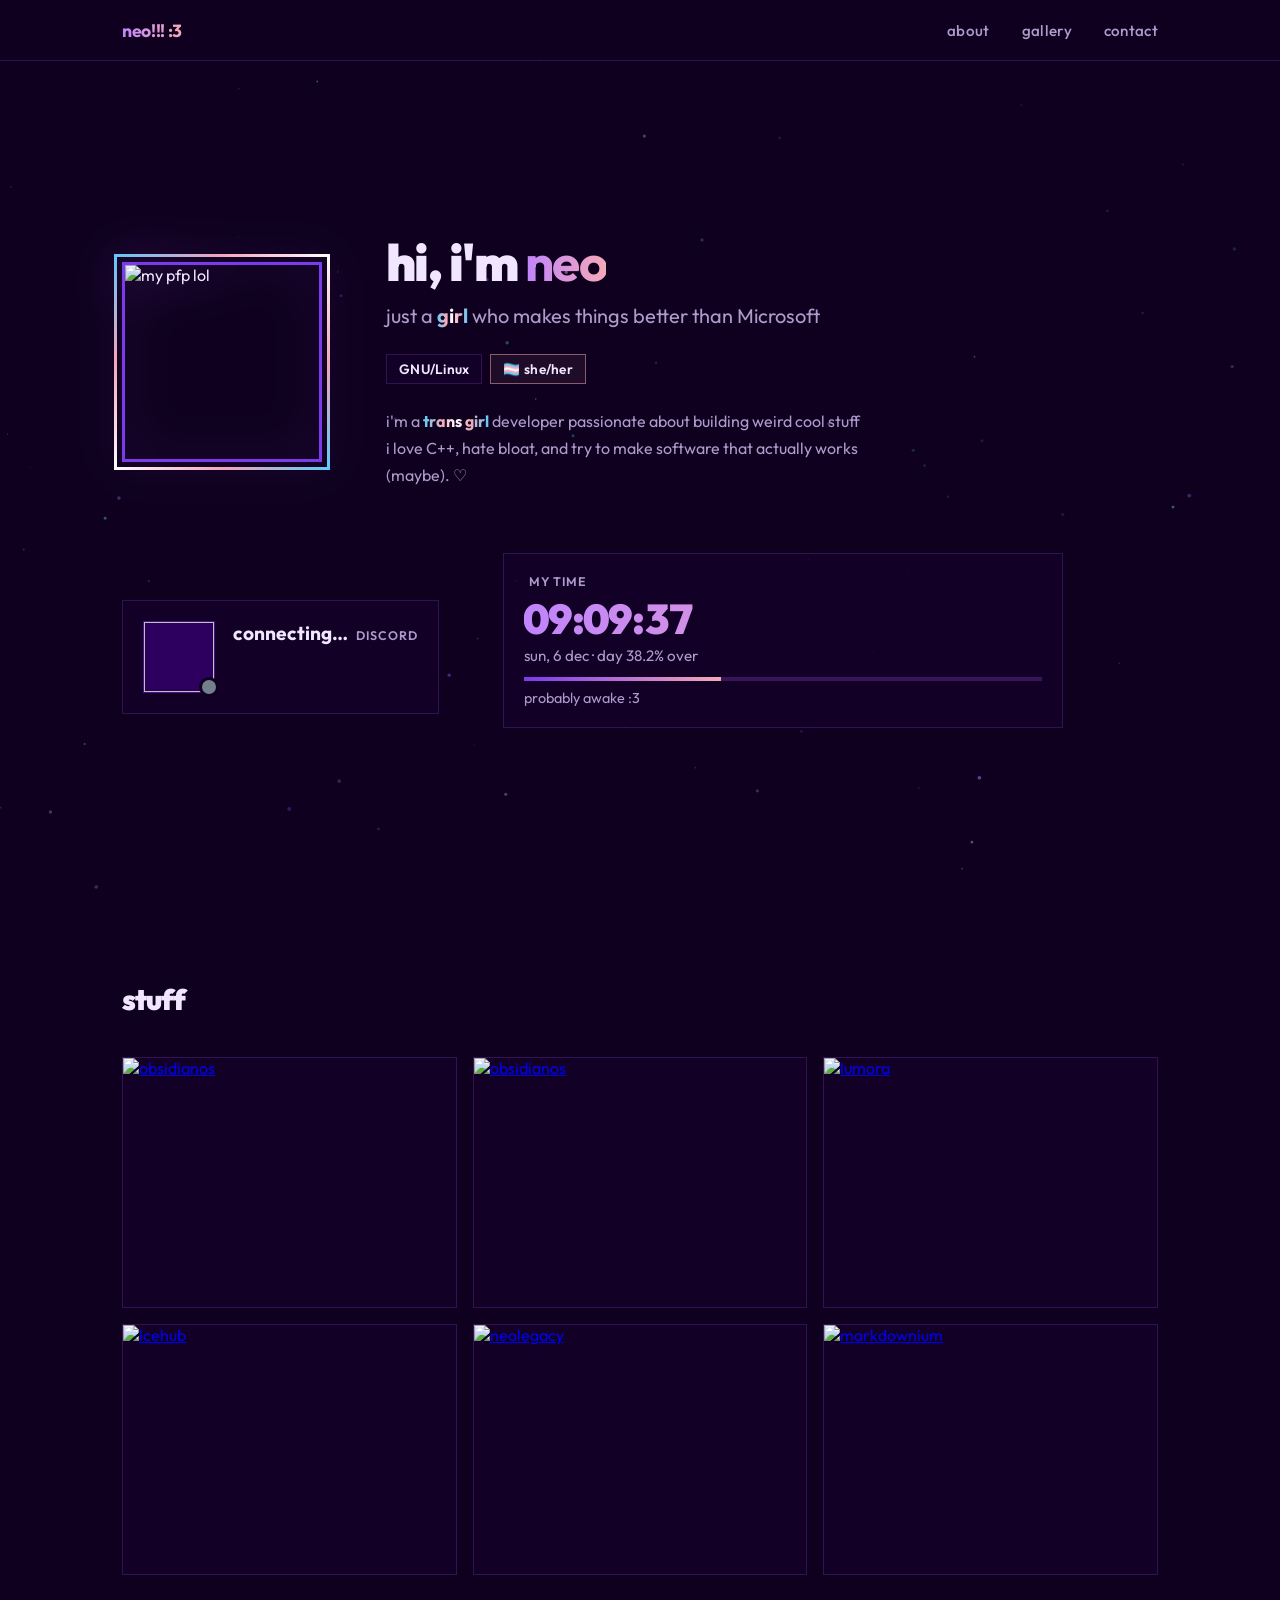
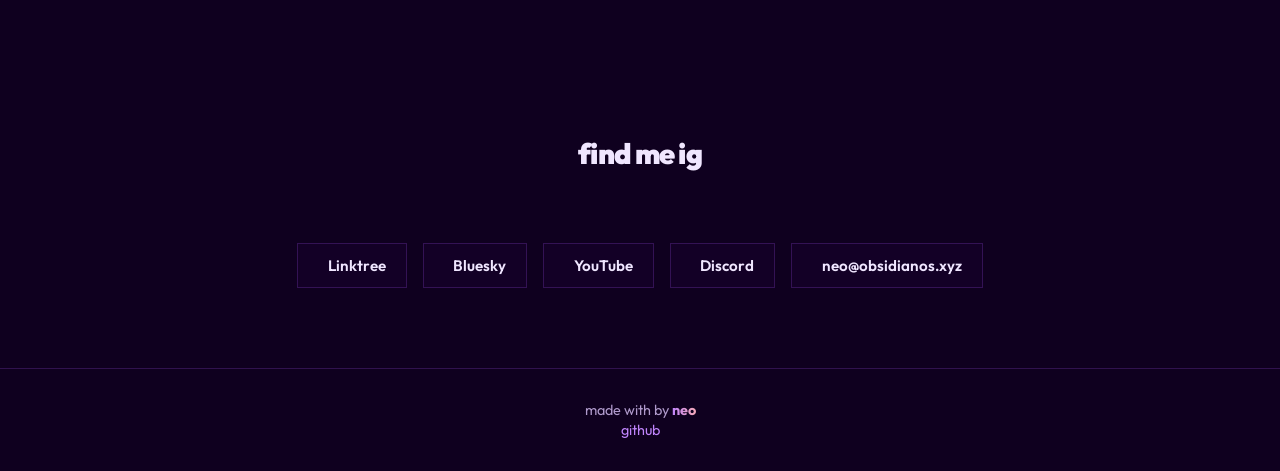
==== old.html @ 96a53f60 "return old site note that im not trans" ====
<!doctype html>
<html lang="en">
    <head>
        <meta charset="UTF-8" />
        <meta name="viewport" content="width=device-width, initial-scale=1.0" />
        <title>neoapps :3</title>
        <meta
            name="description"
            content="why are you reading this? open the site!!! nyaaa~ :3"
        />
        <link rel="preconnect" href="https://fonts.googleapis.com" />
        <link rel="preconnect" href="https://fonts.gstatic.com" crossorigin />
        <link
            href="https://fonts.googleapis.com/css2?family=Outfit:wght@300;400;600;700;900&display=swap"
            rel="stylesheet"
        />
        <link rel="stylesheet" href="style.css" />
    </head>

    <body>
        <canvas id="bg-canvas"></canvas>
        <header>
            <div class="header-inner">
                <div class="nav-logo">neo!!! :3</div>
                <nav>
                    <a href="#about">about</a>
                    <a href="#gallery">gallery</a>
                    <a href="#contact">contact</a>
                </nav>
            </div>
        </header>
        <section class="hero" id="about">
            <div class="hero-content">
                <div class="pfp-wrap">
                    <img
                        src="https://github.com/neoapps-dev.png"
                        alt="my pfp lol"
                        class="pfp"
                    />
                    <div class="pfp-flag">
                        <span style="background: #5bcefa"></span>
                        <span style="background: #f5a9b8"></span>
                        <span style="background: #ffffff"></span>
                        <span style="background: #f5a9b8"></span>
                        <span style="background: #5bcefa"></span>
                    </div>
                    <div class="pfp-ring"></div>
                </div>
                <div class="hero-text">
                    <h1 class="name">
                        hi, i'm <span class="trans-name">neo</span>
                    </h1>
                    <p class="tagline">
                        just a <span class="trans-word">girl</span> who makes
                        things better than Microsoft
                    </p>
                    <div class="badges">
                        <span class="badge"
                            ><i data-lucide="terminal"></i> GNU/Linux</span
                        >
                        <span class="badge badge-pride">🏳️‍⚧️ she/her</span>
                    </div>
                    <p class="bio">
                        i'm a
                        <span class="trans-word">trans girl</span> developer
                        passionate about building weird cool stuff<br />
                        i love C++, hate bloat, and try to make software that
                        actually works (maybe). ♡
                    </p>
                </div>
                <div class="presence-card" id="discord-presence">
                    <div class="presence-avatar-wrap">
                        <img
                            id="presence-avatar"
                            class="presence-avatar"
                            alt=""
                        />
                        <span
                            id="presence-dot"
                            class="status-dot offline"
                        ></span>
                    </div>
                    <div class="presence-body">
                        <div class="presence-top">
                            <span class="presence-name" id="presence-name"
                                >connecting…</span
                            >
                            <span class="presence-tag">discord</span>
                        </div>
                        <div
                            class="presence-status-line"
                            id="presence-status-text"
                        ></div>
                        <div
                            class="presence-custom"
                            id="presence-custom"
                            hidden
                        ></div>
                        <a
                            class="presence-spotify"
                            id="presence-spotify"
                            target="_blank"
                            rel="noopener"
                            hidden
                        ></a>
                        <div
                            class="presence-activities"
                            id="presence-activities"
                        ></div>
                    </div>
                </div>
                <div class="clock-card" id="clock-card">
                    <div class="presence-top">
                        <span class="presence-tag"
                            ><i data-lucide="clock-3"></i> my time</span
                        >
                        <span class="clock-icon-wrap" id="clock-sun"
                            ><i data-lucide="sun"></i
                        ></span>
                        <span class="clock-icon-wrap" id="clock-moon" hidden
                            ><i data-lucide="moon"></i
                        ></span>
                    </div>
                    <div class="clock-time trans-name" id="clock-time">
                        --:--:--
                    </div>
                    <div class="clock-sub" id="clock-sub"></div>
                    <div class="day-bar">
                        <span id="clock-day-bar"></span>
                    </div>
                    <div class="clock-status" id="clock-status"></div>
                </div>
            </div>
        </section>
        <section class="gallery" id="gallery">
            <h2 class="section-title">
                <i data-lucide="layout-grid"></i> stuff
            </h2>
            <div class="gallery-grid">
                <div class="ph-item">
                    <a href="https://obsidianos.xyz"
                        ><img
                            src="https://obsidianos.xyz/logo.png"
                            alt="obsidianos"
                    /></a>
                </div>
                <div class="ph-item">
                    <a href="https://null.obsidianos.xyz"
                        ><img
                            width="312"
                            src="https://null.obsidianos.xyz/logo.png"
                            alt="obsidianos"
                    /></a>
                </div>
                <div class="ph-item">
                    <a href="https://github.com/LumoraLang/Lumora"
                        ><img
                            width="312"
                            src="https://github.com/LumoraLang.png"
                            alt="lumora"
                    /></a>
                </div>
                <div class="ph-item">
                    <a href="https://github.com/LCE-Hub"
                        ><img
                            width="312"
                            src="https://github.com/LCE-Hub.png"
                            alt="lcehub"
                    /></a>
                </div>
                <div class="ph-item">
                    <a href="https://neolegacy.dev"
                        ><img
                            width="312"
                            src="https://github.com/neoStudiosLCE.png"
                            alt="neolegacy"
                    /></a>
                </div>
                <div class="ph-item">
                    <a href="https://github.com/Markdownium/Markdownium"
                        ><img
                            width="312"
                            src="https://github.com/Markdownium.png"
                            alt="markdownium"
                    /></a>
                </div>
            </div>
        </section>
        <section class="contact" id="contact">
            <h2 class="section-title"><i data-lucide="mail"></i> find me ig</h2>
            <div class="links-grid">
                <a
                    class="link-card"
                    href="https://linktr.ee/_neo__"
                    target="_blank"
                    rel="noopener"
                >
                    <span class="link-icon"><i data-lucide="link-2"></i></span>
                    <span>Linktree</span>
                </a>
                <a
                    class="link-card"
                    href="https://bsky.app/profile/neo.obsidianos.xyz"
                    target="_blank"
                    rel="noopener"
                >
                    <span class="link-icon"><i data-lucide="cloud"></i></span>
                    <span>Bluesky</span>
                </a>
                <a
                    class="link-card"
                    href="https://youtube.com/@neoapps-dev"
                    target="_blank"
                    rel="noopener"
                >
                    <span class="link-icon"
                        ><i data-lucide="play-circle"></i
                    ></span>
                    <span>YouTube</span>
                </a>
                <a
                    class="link-card"
                    href="https://discord.com/users/962311614680412181"
                    target="_blank"
                    rel="noopener"
                >
                    <span class="link-icon"
                        ><i data-lucide="message-square"></i
                    ></span>
                    <span>Discord</span>
                </a>
                <a class="link-card" href="mailto:neo@obsidianos.xyz">
                    <span class="link-icon"><i data-lucide="at-sign"></i></span>
                    <span>neo@obsidianos.xyz</span>
                </a>
            </div>
        </section>

        <footer>
            <p>
                made with <i data-lucide="heart" class="footer-heart"></i> by
                <span class="trans-name">neo</span><br /><a
                    href="https://github.com/neoapps-dev"
                    target="_blank"
                    rel="noopener"
                    >github</a
                >
            </p>
        </footer>
        <script src="https://unpkg.com/lucide@latest/dist/umd/lucide.min.js"></script>
        <script src="script.js"></script>
        <script>
            lucide.createIcons();
        </script>
    </body>
</html>
---- style.css ----
@import url("https://fonts.googleapis.com/css2?family=Outfit:wght@300;400;600;700;900&display=swap");

*,
*::before,
*::after {
    box-sizing: border-box;
    margin: 0;
    padding: 0;
}

:root {
    --purple-deep: #0f001f;
    --purple-mid: #2d0060;
    --purple-bright: #7c3aed;
    --purple-light: #a855f7;
    --purple-glow: #c084fc;
    --trans-blue: #5bcefa;
    --trans-pink: #f5a9b8;
    --trans-white: #ffffff;
    --text-main: #f0e6ff;
    --text-muted: #b09acc;
    --card-bg: rgba(20, 0, 40, 0.85);
    --card-border: rgba(168, 85, 247, 0.22);
    --card-hover-border: rgba(192, 132, 252, 0.55);
    --titlebar-bg: rgba(45, 0, 80, 0.9);
}

html {
    scroll-behavior: smooth;
}

body {
    font-family: "Outfit", sans-serif;
    background-color: var(--purple-deep);
    color: var(--text-main);
    min-height: 100vh;
    overflow-x: hidden;
}

.trans-word {
    background: linear-gradient(
        90deg,
        #5bcefa 0%,
        #f5a9b8 30%,
        #ffffff 50%,
        #f5a9b8 70%,
        #5bcefa 100%
    );
    -webkit-background-clip: text;
    background-clip: text;
    color: transparent;
    font-weight: 700;
}

.trans-name {
    background: linear-gradient(90deg, var(--purple-glow), var(--trans-pink));
    -webkit-background-clip: text;
    background-clip: text;
    color: transparent;
    font-weight: 700;
}

#bg-canvas {
    position: fixed;
    top: 0;
    left: 0;
    z-index: 0;
    pointer-events: none;
}

header {
    position: sticky;
    top: 0;
    z-index: 100;
    background: rgba(15, 0, 31, 0.88);
    backdrop-filter: blur(14px);
    border-bottom: 1px solid var(--card-border);
}

.header-inner {
    max-width: 1100px;
    margin: 0 auto;
    padding: 0 2rem;
    height: 60px;
    display: flex;
    align-items: center;
    justify-content: space-between;
}

.nav-logo {
    font-weight: 700;
    font-size: 1.1rem;
    background: linear-gradient(90deg, var(--purple-glow), var(--trans-pink));
    -webkit-background-clip: text;
    background-clip: text;
    color: transparent;
    letter-spacing: -0.02em;
}

nav {
    display: flex;
    gap: 2rem;
}

nav a {
    color: var(--text-muted);
    text-decoration: none;
    font-size: 0.95rem;
    font-weight: 500;
    letter-spacing: 0.02em;
    transition: color 0.15s;
}

nav a:hover {
    color: var(--purple-glow);
}

section {
    position: relative;
    z-index: 1;
    max-width: 1100px;
    margin: 0 auto;
    padding: 5rem 2rem;
}

.hero {
    min-height: calc(100vh - 60px);
    display: flex;
    align-items: center;
    justify-content: center;
}

.hero-content {
    display: flex;
    align-items: center;
    gap: 4rem;
    flex-wrap: wrap;
}

.pfp-wrap {
    position: relative;
    flex-shrink: 0;
    width: 200px;
    height: 200px;
    cursor: pointer;
}

.pfp {
    width: 200px;
    height: 200px;
    object-fit: cover;
    display: block;
    position: absolute;
    inset: 0;
    z-index: 2;
    border: 3px solid var(--purple-bright);
    filter: drop-shadow(0 0 24px rgba(168, 85, 247, 0.5));
    transition: opacity 0.25s;
}

.pfp-flag {
    position: absolute;
    inset: 0;
    z-index: 1;
    width: 200px;
    height: 200px;
    display: flex;
    flex-direction: column;
    border: 3px solid rgba(255, 255, 255, 0.4);
    overflow: hidden;
    opacity: 0;
    transition: opacity 0.25s;
}

.pfp-flag span {
    flex: 1;
    display: block;
    transform: translate(-100%, -100%);
    transition: transform 0.4s cubic-bezier(0.16, 1, 0.3, 1);
}

.pfp-wrap:hover .pfp {
    opacity: 0;
}

.pfp-wrap:hover .pfp-flag {
    opacity: 1;
}

.pfp-wrap:hover .pfp-flag span {
    transform: translate(0, 0);
}

.pfp-wrap:hover .pfp-flag span:nth-child(1) {
    transition-delay: 0s;
}

.pfp-wrap:hover .pfp-flag span:nth-child(2) {
    transition-delay: 0.05s;
}

.pfp-wrap:hover .pfp-flag span:nth-child(3) {
    transition-delay: 0.1s;
}

.pfp-wrap:hover .pfp-flag span:nth-child(4) {
    transition-delay: 0.15s;
}

.pfp-wrap:hover .pfp-flag span:nth-child(5) {
    transition-delay: 0.2s;
}

.pfp-ring {
    position: absolute;
    inset: -8px;
    border: 3px solid transparent;
    background:
        linear-gradient(var(--purple-deep), var(--purple-deep)) padding-box,
        linear-gradient(135deg, #5bcefa, #f5a9b8, #ffffff, #f5a9b8, #5bcefa)
            border-box;
    z-index: 0;
}

.hero-text {
    max-width: 560px;
}

.name {
    font-size: clamp(2rem, 5vw, 3.2rem);
    font-weight: 900;
    line-height: 1.1;
    margin-bottom: 0.75rem;
    letter-spacing: -0.03em;
}

.tagline {
    font-size: 1.25rem;
    font-weight: 400;
    color: var(--text-muted);
    margin-bottom: 1.5rem;
    line-height: 1.4;
}

.badges {
    display: flex;
    flex-wrap: wrap;
    gap: 0.5rem;
    margin-bottom: 1.5rem;
}

.badge {
    background: var(--card-bg);
    border: 1px solid var(--card-border);
    color: var(--text-main);
    font-size: 0.85rem;
    font-weight: 600;
    padding: 0.3rem 0.75rem;
    letter-spacing: 0.02em;
}

.badge-pride {
    border-color: rgba(245, 169, 184, 0.5);
    background: rgba(245, 169, 184, 0.07);
}

.bio {
    font-size: 1rem;
    line-height: 1.7;
    color: var(--text-muted);
    max-width: 480px;
}

[hidden] {
    display: none !important;
}

.presence-card {
    display: flex;
    align-items: flex-start;
    gap: 1.1rem;
    margin-top: 2rem;
    max-width: 560px;
    background: var(--card-bg);
    border: 1px solid var(--card-border);
    padding: 1.25rem;
    transition:
        border-color 0.15s,
        box-shadow 0.15s;
}

.presence-card:hover {
    border-color: var(--card-hover-border);
    box-shadow: 0 0 20px rgba(124, 58, 237, 0.15);
}

.presence-avatar-wrap {
    position: relative;
    flex-shrink: 0;
    width: 72px;
    height: 72px;
}

.presence-avatar {
    width: 72px;
    height: 72px;
    object-fit: cover;
    display: block;
    background: var(--purple-mid);
    border: 1px solid var(--card-border);
}

.status-dot {
    position: absolute;
    bottom: -4px;
    right: -4px;
    width: 20px;
    height: 20px;
    border-radius: 50%;
    border: 3px solid var(--purple-deep);
}

.status-dot.online {
    background: #23a55a;
}

.status-dot.idle {
    background: #f0b232;
}

.status-dot.dnd {
    background: #f23f43;
}

.status-dot.offline {
    background: #747f8d;
}

.presence-body {
    flex: 1;
    min-width: 0;
}

.presence-top {
    display: flex;
    align-items: baseline;
    justify-content: space-between;
    gap: 0.5rem;
}

.presence-name {
    font-weight: 700;
    font-size: 1.2rem;
    overflow: hidden;
    text-overflow: ellipsis;
    white-space: nowrap;
}

.presence-tag {
    display: inline-flex;
    align-items: center;
    gap: 0.35rem;
    color: var(--text-muted);
    font-size: 0.78rem;
    font-weight: 600;
    text-transform: uppercase;
    letter-spacing: 0.08em;
    flex-shrink: 0;
}

.presence-status-line {
    font-size: 1rem;
    color: var(--text-muted);
    margin-top: 0.2rem;
}

.presence-custom {
    display: flex;
    align-items: center;
    gap: 0.4rem;
    font-size: 0.98rem;
    margin-top: 0.5rem;
    line-height: 1.3;
    overflow-wrap: anywhere;
}

.presence-custom img,
.presence-custom .emoji-fallback {
    width: 1.05em;
    height: 1.05em;
    flex-shrink: 0;
}

.presence-spotify {
    display: flex;
    align-items: center;
    gap: 0.85rem;
    margin-top: 0.75rem;
    padding: 0.65rem;
    background: rgba(45, 0, 80, 0.55);
    border: 1px solid var(--card-border);
    text-decoration: none;
    color: var(--text-main);
    transition: border-color 0.15s;
}

.presence-spotify:hover {
    border-color: rgba(29, 185, 84, 0.6);
}

.spotify-art {
    width: 56px;
    height: 56px;
    object-fit: cover;
    flex-shrink: 0;
    border: 1px solid var(--card-border);
}

.spotify-meta {
    min-width: 0;
    flex: 1;
}

.spotify-title {
    font-weight: 600;
    font-size: 1rem;
    white-space: nowrap;
    overflow: hidden;
    text-overflow: ellipsis;
}

.spotify-sub {
    color: var(--text-muted);
    font-size: 0.9rem;
    white-space: nowrap;
    overflow: hidden;
    text-overflow: ellipsis;
}

.spotify-bar {
    height: 4px;
    background: rgba(168, 85, 247, 0.25);
    margin-top: 0.5rem;
    overflow: hidden;
}

.spotify-bar span {
    display: block;
    height: 100%;
    width: 0%;
    background: #1db954;
    transition: width 1s linear;
}

.spotify-times {
    display: flex;
    justify-content: space-between;
    font-size: 0.78rem;
    color: var(--text-muted);
    margin-top: 0.3rem;
    font-variant-numeric: tabular-nums;
}

.presence-activities {
    display: flex;
    flex-direction: column;
    gap: 0.7rem;
    margin-top: 0.75rem;
}

.activity {
    display: flex;
    align-items: center;
    gap: 0.85rem;
    padding: 0.65rem;
    background: rgba(45, 0, 80, 0.55);
    border: 1px solid var(--card-border);
}

.activity img {
    width: 56px;
    height: 56px;
    object-fit: cover;
    flex-shrink: 0;
    border: 1px solid var(--card-border);
}

.activity-meta {
    min-width: 0;
    flex: 1;
}

.activity-label {
    font-size: 0.75rem;
    text-transform: uppercase;
    letter-spacing: 0.08em;
    color: var(--trans-pink);
    font-weight: 600;
}

.activity-name {
    font-weight: 600;
    font-size: 1.05rem;
    white-space: nowrap;
    overflow: hidden;
    text-overflow: ellipsis;
}

.activity-detail {
    font-size: 0.9rem;
    color: var(--text-muted);
    white-space: nowrap;
    overflow: hidden;
    text-overflow: ellipsis;
}

.activity-time {
    font-size: 0.8rem;
    color: var(--text-muted);
    font-variant-numeric: tabular-nums;
    margin-top: 0.1rem;
}

.clock-card {
    background: var(--card-bg);
    border: 1px solid var(--card-border);
    padding: 1.25rem;
    flex: 1 1 320px;
    max-width: 560px;
    transition:
        border-color 0.15s,
        box-shadow 0.15s;
}

.clock-card:hover {
    border-color: var(--card-hover-border);
    box-shadow: 0 0 20px rgba(124, 58, 237, 0.15);
}

.clock-icon-wrap {
    color: var(--text-muted);
    display: inline-flex;
    align-items: center;
    font-size: 1.25rem;
}

.clock-time {
    font-size: 2.6rem;
    font-weight: 900;
    letter-spacing: -0.02em;
    line-height: 1.15;
    margin-top: 0.35rem;
    font-variant-numeric: tabular-nums;
}

.clock-sub {
    font-size: 0.95rem;
    color: var(--text-muted);
    margin-top: 0.2rem;
}

.day-bar {
    height: 4px;
    background: rgba(168, 85, 247, 0.25);
    margin-top: 0.75rem;
    overflow: hidden;
}

.day-bar span {
    display: block;
    height: 100%;
    width: 0%;
    background: linear-gradient(90deg, var(--purple-bright), var(--trans-pink));
    transition: width 1s linear;
}

.clock-status {
    font-size: 0.9rem;
    color: var(--text-muted);
    margin-top: 0.5rem;
}

.lucide {
    width: 1em;
    height: 1em;
    vertical-align: -0.125em;
    stroke-width: 2;
    flex-shrink: 0;
}

.badge .lucide {
    width: 0.95em;
    height: 0.95em;
}

.section-title .lucide {
    width: 1.1em;
    height: 1.1em;
    vertical-align: -0.2em;
    margin-right: 0.25rem;
}

.link-icon .lucide {
    width: 1.15em;
    height: 1.15em;
    vertical-align: -0.2em;
}

.footer-heart {
    color: #c084fc;
    vertical-align: -0.15em;
    width: 1em;
    height: 1em;
    display: inline;
    fill: #c084fc;
}

.section-title {
    font-size: 1.8rem;
    font-weight: 900;
    letter-spacing: -0.03em;
    margin-bottom: 2.5rem;
    display: inline-block;
}

.gallery-grid {
    display: grid;
    grid-template-columns: repeat(3, 1fr);
    gap: 1rem;
}

.ph-item {
    aspect-ratio: 4 / 3;
    background: var(--card-bg);
    border: 1px solid var(--card-border);
}

.contact {
    text-align: center;
}

.links-grid {
    display: flex;
    flex-wrap: wrap;
    gap: 1rem;
    justify-content: center;
    margin-top: 2rem;
}

.link-card {
    display: flex;
    align-items: center;
    gap: 0.6rem;
    text-decoration: none;
    color: var(--text-main);
    background: var(--card-bg);
    border: 1px solid var(--card-border);
    padding: 0.75rem 1.25rem;
    font-size: 0.95rem;
    font-weight: 600;
    transition:
        border-color 0.15s,
        background 0.15s,
        box-shadow 0.15s;
}

.link-card:hover {
    border-color: var(--card-hover-border);
    background: rgba(45, 0, 80, 0.9);
    box-shadow: 0 0 20px rgba(124, 58, 237, 0.2);
}

.link-icon {
    font-size: 1.2rem;
    line-height: 1;
}

footer {
    position: relative;
    z-index: 1;
    text-align: center;
    padding: 2rem;
    border-top: 1px solid var(--card-border);
    color: var(--text-muted);
    font-size: 0.9rem;
}

footer a {
    color: var(--purple-glow);
    text-decoration: none;
}

footer a:hover {
    text-decoration: underline;
}

@media (max-width: 700px) {
    .hero-content {
        flex-direction: column;
        text-align: center;
        gap: 2rem;
    }

    .badges {
        justify-content: center;
    }

    .bio {
        margin: 0 auto;
    }

    .presence-card {
        max-width: none;
    }

    .clock-card {
        max-width: none;
    }

    .gallery-grid {
        grid-template-columns: 1fr 1fr;
    }
}
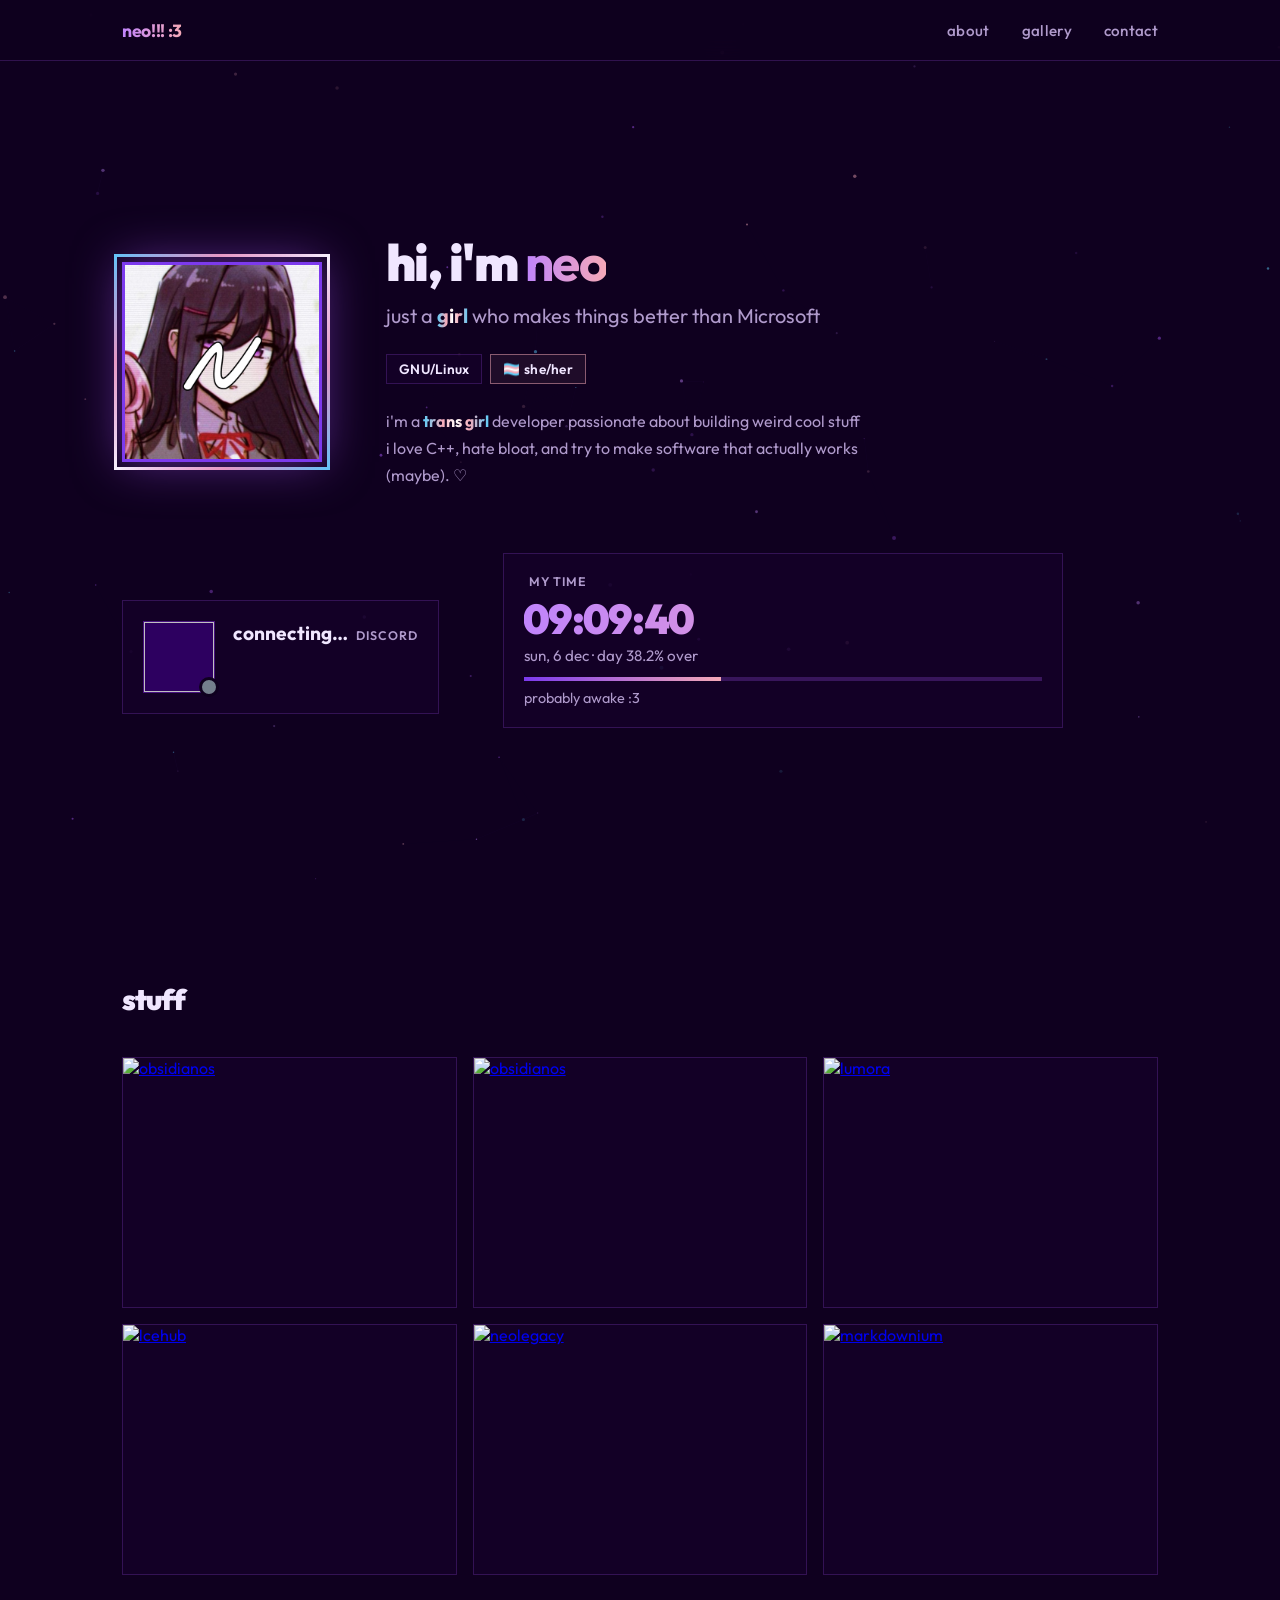
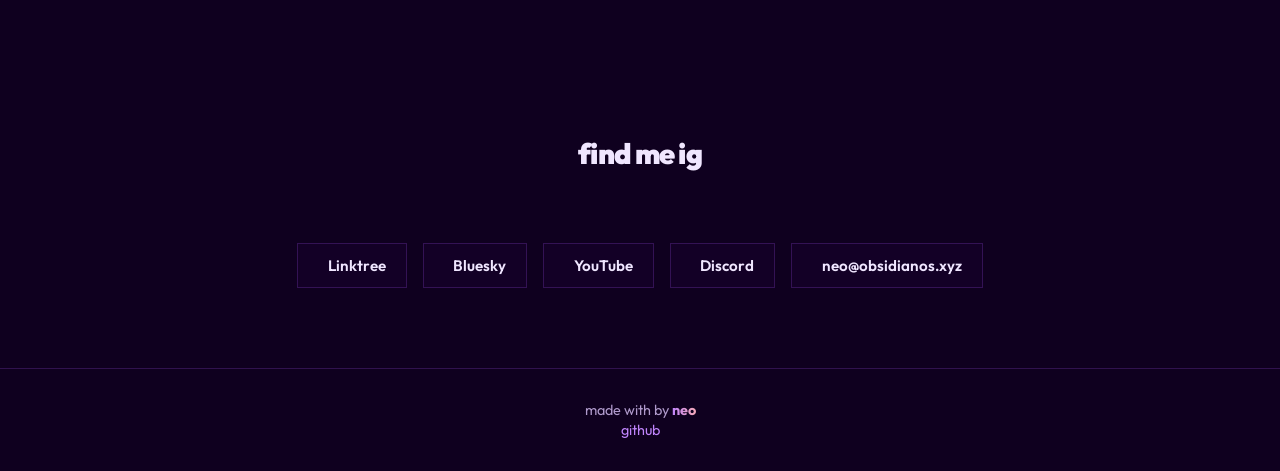
==== commit 4dea3d65: "old pfp" ====
--- a/old.html
+++ b/old.html
@@ -33,7 +33,7 @@
             <div class="hero-content">
                 <div class="pfp-wrap">
                     <img
-                        src="https://github.com/neoapps-dev.png"
+                        src="/oldpfp.png"
                         alt="my pfp lol"
                         class="pfp"
                     />
@@ -253,4 +253,4 @@
             lucide.createIcons();
         </script>
     </body>
-</html>
+</html>
